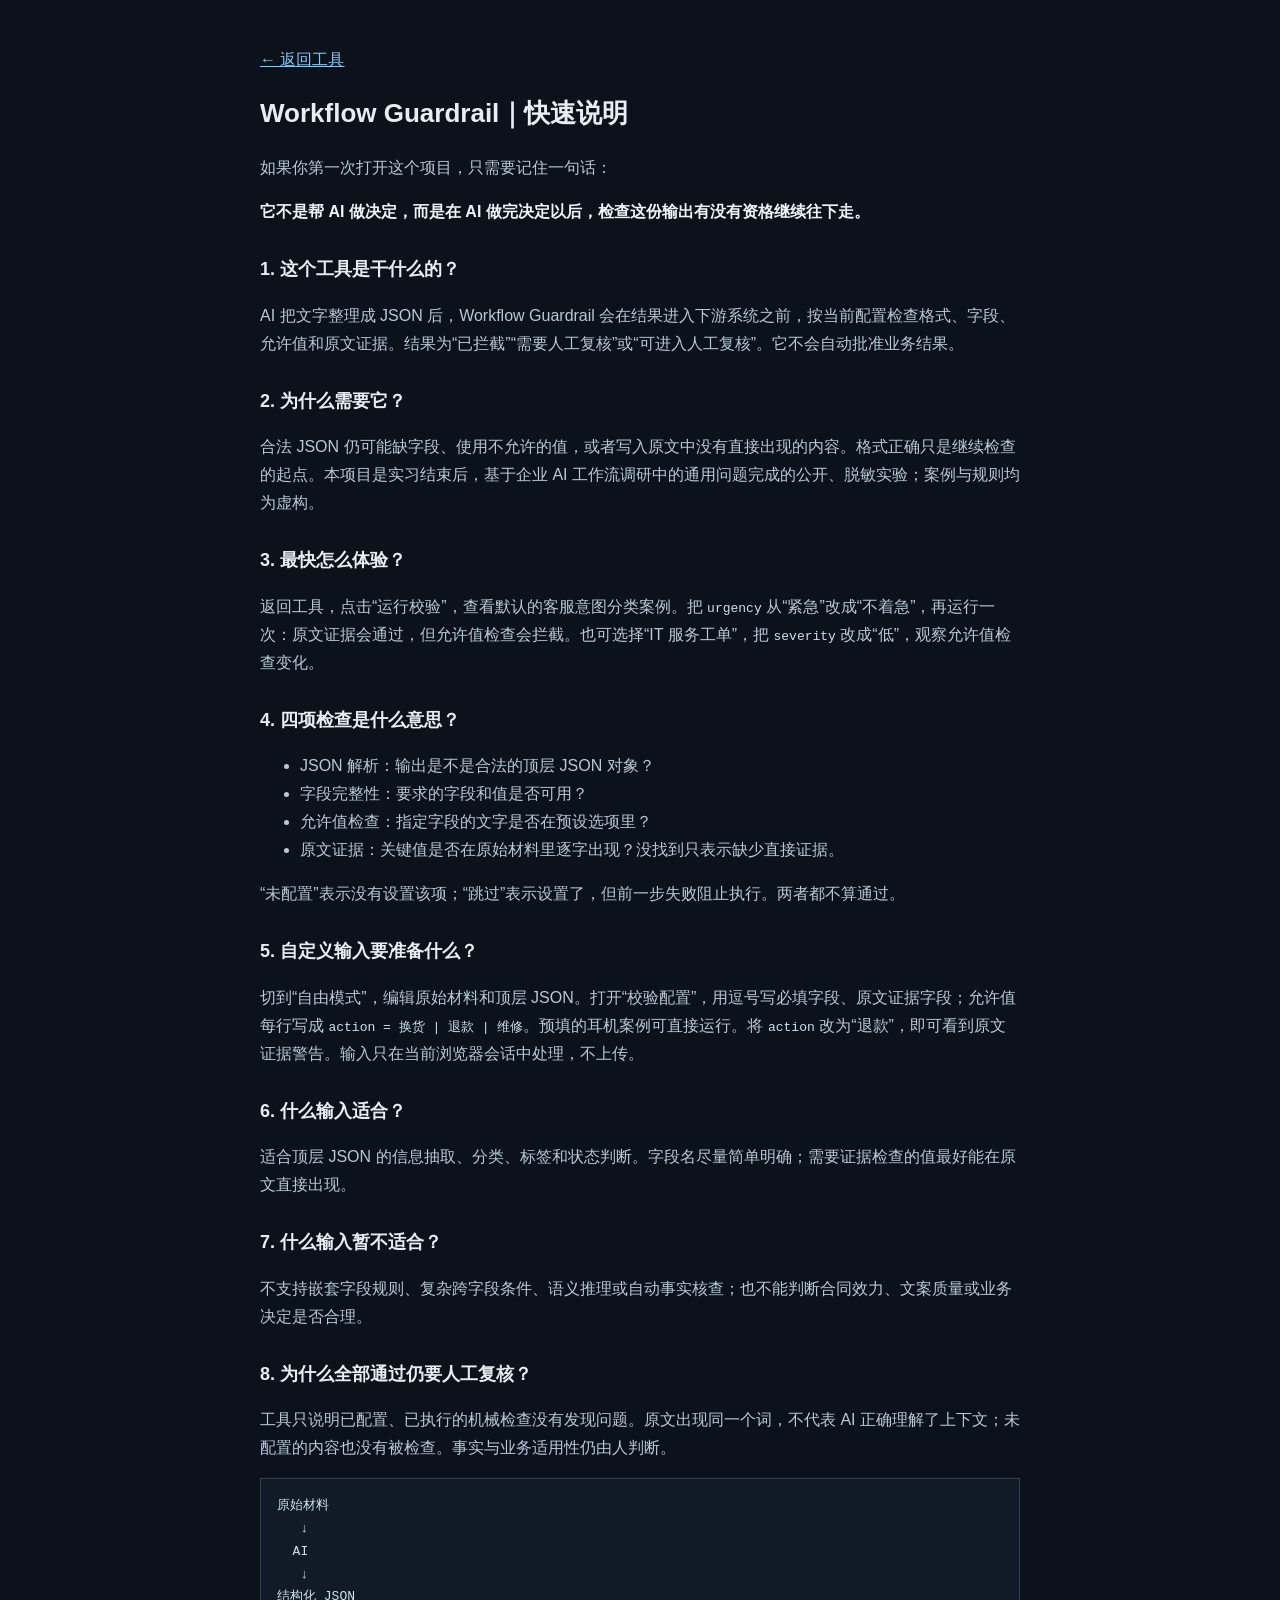
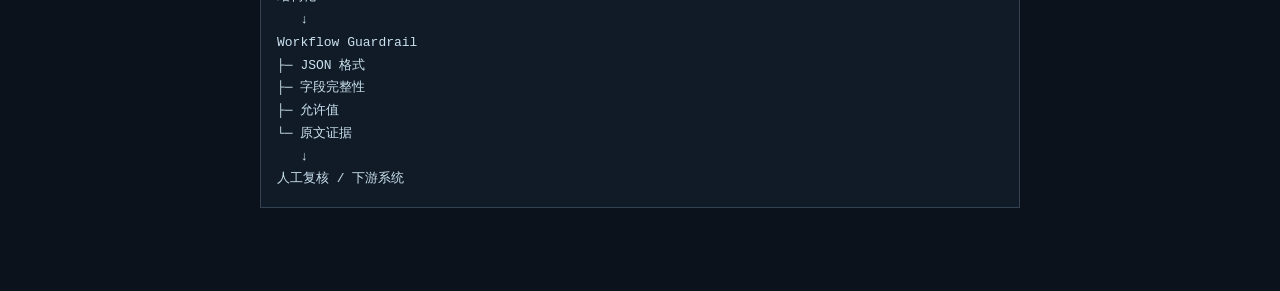
==== docs/QUICKSTART_CN.html @ 8bcd7344 "feat: integrate guided general validation UX" ====
<!doctype html>
<html lang="zh-CN">
  <head>
    <meta charset="UTF-8" />
    <meta name="viewport" content="width=device-width, initial-scale=1" />
    <title>Workflow Guardrail｜快速说明</title>
    <style>
      :root { font-family: "Segoe UI", "Microsoft YaHei", sans-serif; color: #e7edf3; background: #0b121b; }
      body { max-width: 760px; margin: 0 auto; padding: 30px 22px 70px; line-height: 1.75; }
      h1 { font-size: 26px; } h2 { margin-top: 28px; font-size: 18px; }
      p, li { color: #b8c9d8; } strong { color: #eef5fa; }
      a { color: #8cc6ef; } code, pre { color: #cbe2f0; }
      pre { padding: 16px; border: 1px solid #334252; overflow-x: auto; background: #111b27; }
    </style>
  </head>
  <body>
    <p><a href="../app/">← 返回工具</a></p>
    <h1>Workflow Guardrail｜快速说明</h1>
    <p>如果你第一次打开这个项目，只需要记住一句话：</p>
    <p><strong>它不是帮 AI 做决定，而是在 AI 做完决定以后，检查这份输出有没有资格继续往下走。</strong></p>

    <h2>1. 这个工具是干什么的？</h2>
    <p>AI 把文字整理成 JSON 后，Workflow Guardrail 会在结果进入下游系统之前，按当前配置检查格式、字段、允许值和原文证据。结果为“已拦截”“需要人工复核”或“可进入人工复核”。它不会自动批准业务结果。</p>

    <h2>2. 为什么需要它？</h2>
    <p>合法 JSON 仍可能缺字段、使用不允许的值，或者写入原文中没有直接出现的内容。格式正确只是继续检查的起点。本项目是实习结束后，基于企业 AI 工作流调研中的通用问题完成的公开、脱敏实验；案例与规则均为虚构。</p>

    <h2>3. 最快怎么体验？</h2>
    <p>返回工具，点击“运行校验”，查看默认的客服意图分类案例。把 <code>urgency</code> 从“紧急”改成“不着急”，再运行一次：原文证据会通过，但允许值检查会拦截。也可选择“IT 服务工单”，把 <code>severity</code> 改成“低”，观察允许值检查变化。</p>

    <h2>4. 四项检查是什么意思？</h2>
    <ul>
      <li>JSON 解析：输出是不是合法的顶层 JSON 对象？</li>
      <li>字段完整性：要求的字段和值是否可用？</li>
      <li>允许值检查：指定字段的文字是否在预设选项里？</li>
      <li>原文证据：关键值是否在原始材料里逐字出现？没找到只表示缺少直接证据。</li>
    </ul>
    <p>“未配置”表示没有设置该项；“跳过”表示设置了，但前一步失败阻止执行。两者都不算通过。</p>

    <h2>5. 自定义输入要准备什么？</h2>
    <p>切到“自由模式”，编辑原始材料和顶层 JSON。打开“校验配置”，用逗号写必填字段、原文证据字段；允许值每行写成 <code>action = 换货 | 退款 | 维修</code>。预填的耳机案例可直接运行。将 <code>action</code> 改为“退款”，即可看到原文证据警告。输入只在当前浏览器会话中处理，不上传。</p>

    <h2>6. 什么输入适合？</h2>
    <p>适合顶层 JSON 的信息抽取、分类、标签和状态判断。字段名尽量简单明确；需要证据检查的值最好能在原文直接出现。</p>

    <h2>7. 什么输入暂不适合？</h2>
    <p>不支持嵌套字段规则、复杂跨字段条件、语义推理或自动事实核查；也不能判断合同效力、文案质量或业务决定是否合理。</p>

    <h2>8. 为什么全部通过仍要人工复核？</h2>
    <p>工具只说明已配置、已执行的机械检查没有发现问题。原文出现同一个词，不代表 AI 正确理解了上下文；未配置的内容也没有被检查。事实与业务适用性仍由人判断。</p>

    <pre>原始材料
   ↓
  AI
   ↓
结构化 JSON
   ↓
Workflow Guardrail
├─ JSON 格式
├─ 字段完整性
├─ 允许值
└─ 原文证据
   ↓
人工复核 / 下游系统</pre>
  </body>
</html>
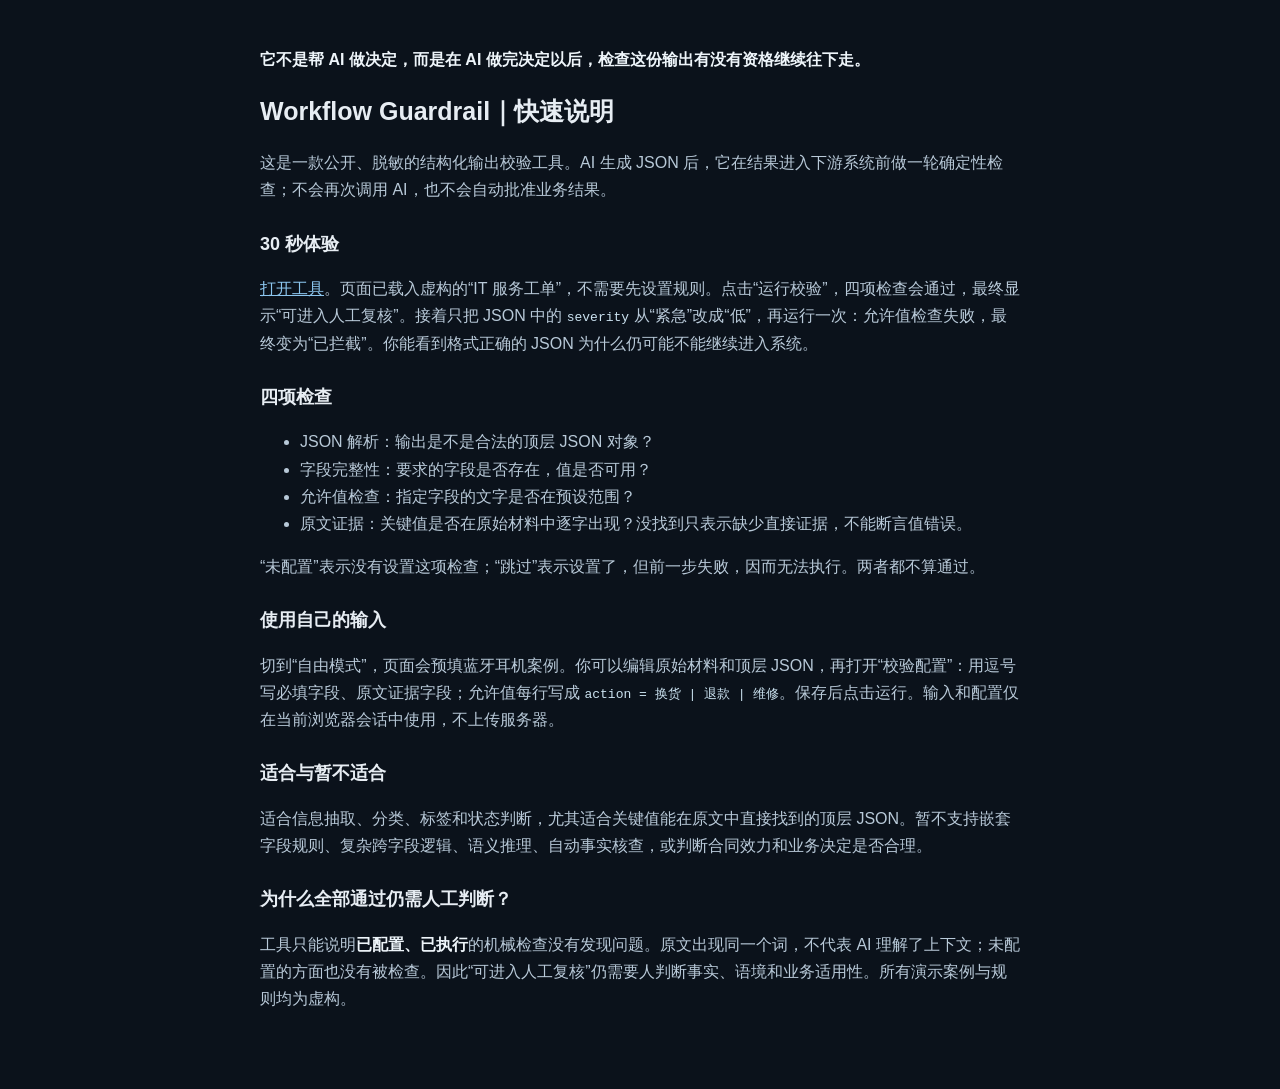
==== commit 4cd8db10: "docs: simplify first-run onboarding" ====
--- a/docs/QUICKSTART_CN.html
+++ b/docs/QUICKSTART_CN.html
@@ -6,61 +6,36 @@
     <title>Workflow Guardrail｜快速说明</title>
     <style>
       :root { font-family: "Segoe UI", "Microsoft YaHei", sans-serif; color: #e7edf3; background: #0b121b; }
-      body { max-width: 760px; margin: 0 auto; padding: 30px 22px 70px; line-height: 1.75; }
-      h1 { font-size: 26px; } h2 { margin-top: 28px; font-size: 18px; }
+      body { max-width: 760px; margin: 0 auto; padding: 30px 22px 60px; line-height: 1.7; }
+      h1 { font-size: 25px; } h2 { margin-top: 25px; font-size: 18px; }
       p, li { color: #b8c9d8; } strong { color: #eef5fa; }
-      a { color: #8cc6ef; } code, pre { color: #cbe2f0; }
-      pre { padding: 16px; border: 1px solid #334252; overflow-x: auto; background: #111b27; }
+      a { color: #8cc6ef; } code { color: #cbe2f0; }
     </style>
   </head>
   <body>
-    <p><a href="../app/">← 返回工具</a></p>
+    <p><strong>它不是帮 AI 做决定，而是在 AI 做完决定以后，检查这份输出有没有资格继续往下走。</strong></p>
     <h1>Workflow Guardrail｜快速说明</h1>
-    <p>如果你第一次打开这个项目，只需要记住一句话：</p>
-    <p><strong>它不是帮 AI 做决定，而是在 AI 做完决定以后，检查这份输出有没有资格继续往下走。</strong></p>
+    <p>这是一款公开、脱敏的结构化输出校验工具。AI 生成 JSON 后，它在结果进入下游系统前做一轮确定性检查；不会再次调用 AI，也不会自动批准业务结果。</p>
 
-    <h2>1. 这个工具是干什么的？</h2>
-    <p>AI 把文字整理成 JSON 后，Workflow Guardrail 会在结果进入下游系统之前，按当前配置检查格式、字段、允许值和原文证据。结果为“已拦截”“需要人工复核”或“可进入人工复核”。它不会自动批准业务结果。</p>
+    <h2>30 秒体验</h2>
+    <p><a href="../app/">打开工具</a>。页面已载入虚构的“IT 服务工单”，不需要先设置规则。点击“运行校验”，四项检查会通过，最终显示“可进入人工复核”。接着只把 JSON 中的 <code>severity</code> 从“紧急”改成“低”，再运行一次：允许值检查失败，最终变为“已拦截”。你能看到格式正确的 JSON 为什么仍可能不能继续进入系统。</p>
 
-    <h2>2. 为什么需要它？</h2>
-    <p>合法 JSON 仍可能缺字段、使用不允许的值，或者写入原文中没有直接出现的内容。格式正确只是继续检查的起点。本项目是实习结束后，基于企业 AI 工作流调研中的通用问题完成的公开、脱敏实验；案例与规则均为虚构。</p>
-
-    <h2>3. 最快怎么体验？</h2>
-    <p>返回工具，点击“运行校验”，查看默认的客服意图分类案例。把 <code>urgency</code> 从“紧急”改成“不着急”，再运行一次：原文证据会通过，但允许值检查会拦截。也可选择“IT 服务工单”，把 <code>severity</code> 改成“低”，观察允许值检查变化。</p>
-
-    <h2>4. 四项检查是什么意思？</h2>
+    <h2>四项检查</h2>
     <ul>
       <li>JSON 解析：输出是不是合法的顶层 JSON 对象？</li>
-      <li>字段完整性：要求的字段和值是否可用？</li>
-      <li>允许值检查：指定字段的文字是否在预设选项里？</li>
-      <li>原文证据：关键值是否在原始材料里逐字出现？没找到只表示缺少直接证据。</li>
+      <li>字段完整性：要求的字段是否存在，值是否可用？</li>
+      <li>允许值检查：指定字段的文字是否在预设范围？</li>
+      <li>原文证据：关键值是否在原始材料中逐字出现？没找到只表示缺少直接证据，不能断言值错误。</li>
     </ul>
-    <p>“未配置”表示没有设置该项；“跳过”表示设置了，但前一步失败阻止执行。两者都不算通过。</p>
+    <p>“未配置”表示没有设置这项检查；“跳过”表示设置了，但前一步失败，因而无法执行。两者都不算通过。</p>
 
-    <h2>5. 自定义输入要准备什么？</h2>
-    <p>切到“自由模式”，编辑原始材料和顶层 JSON。打开“校验配置”，用逗号写必填字段、原文证据字段；允许值每行写成 <code>action = 换货 | 退款 | 维修</code>。预填的耳机案例可直接运行。将 <code>action</code> 改为“退款”，即可看到原文证据警告。输入只在当前浏览器会话中处理，不上传。</p>
+    <h2>使用自己的输入</h2>
+    <p>切到“自由模式”，页面会预填蓝牙耳机案例。你可以编辑原始材料和顶层 JSON，再打开“校验配置”：用逗号写必填字段、原文证据字段；允许值每行写成 <code>action = 换货 | 退款 | 维修</code>。保存后点击运行。输入和配置仅在当前浏览器会话中使用，不上传服务器。</p>
 
-    <h2>6. 什么输入适合？</h2>
-    <p>适合顶层 JSON 的信息抽取、分类、标签和状态判断。字段名尽量简单明确；需要证据检查的值最好能在原文直接出现。</p>
+    <h2>适合与暂不适合</h2>
+    <p>适合信息抽取、分类、标签和状态判断，尤其适合关键值能在原文中直接找到的顶层 JSON。暂不支持嵌套字段规则、复杂跨字段逻辑、语义推理、自动事实核查，或判断合同效力和业务决定是否合理。</p>
 
-    <h2>7. 什么输入暂不适合？</h2>
-    <p>不支持嵌套字段规则、复杂跨字段条件、语义推理或自动事实核查；也不能判断合同效力、文案质量或业务决定是否合理。</p>
-
-    <h2>8. 为什么全部通过仍要人工复核？</h2>
-    <p>工具只说明已配置、已执行的机械检查没有发现问题。原文出现同一个词，不代表 AI 正确理解了上下文；未配置的内容也没有被检查。事实与业务适用性仍由人判断。</p>
-
-    <pre>原始材料
-   ↓
-  AI
-   ↓
-结构化 JSON
-   ↓
-Workflow Guardrail
-├─ JSON 格式
-├─ 字段完整性
-├─ 允许值
-└─ 原文证据
-   ↓
-人工复核 / 下游系统</pre>
+    <h2>为什么全部通过仍需人工判断？</h2>
+    <p>工具只能说明<strong>已配置、已执行</strong>的机械检查没有发现问题。原文出现同一个词，不代表 AI 理解了上下文；未配置的方面也没有被检查。因此“可进入人工复核”仍需要人判断事实、语境和业务适用性。所有演示案例与规则均为虚构。</p>
   </body>
 </html>
